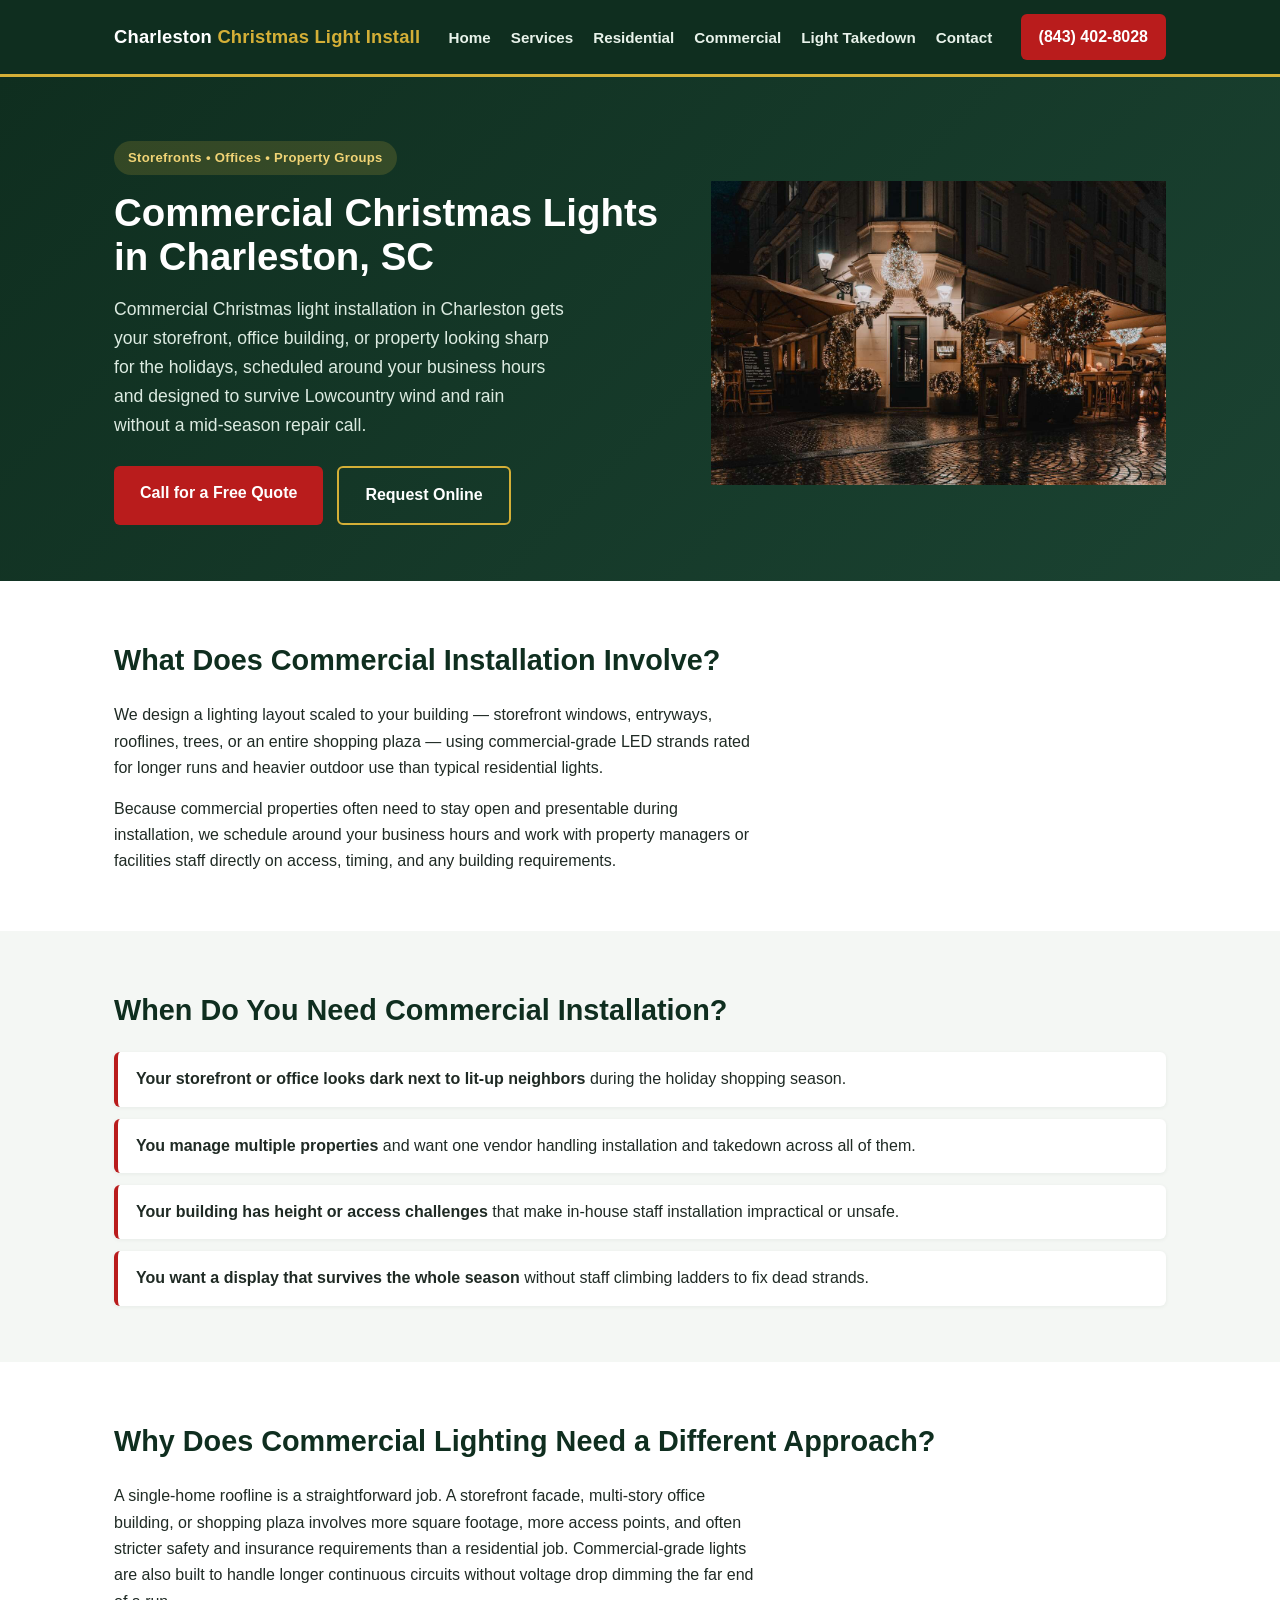
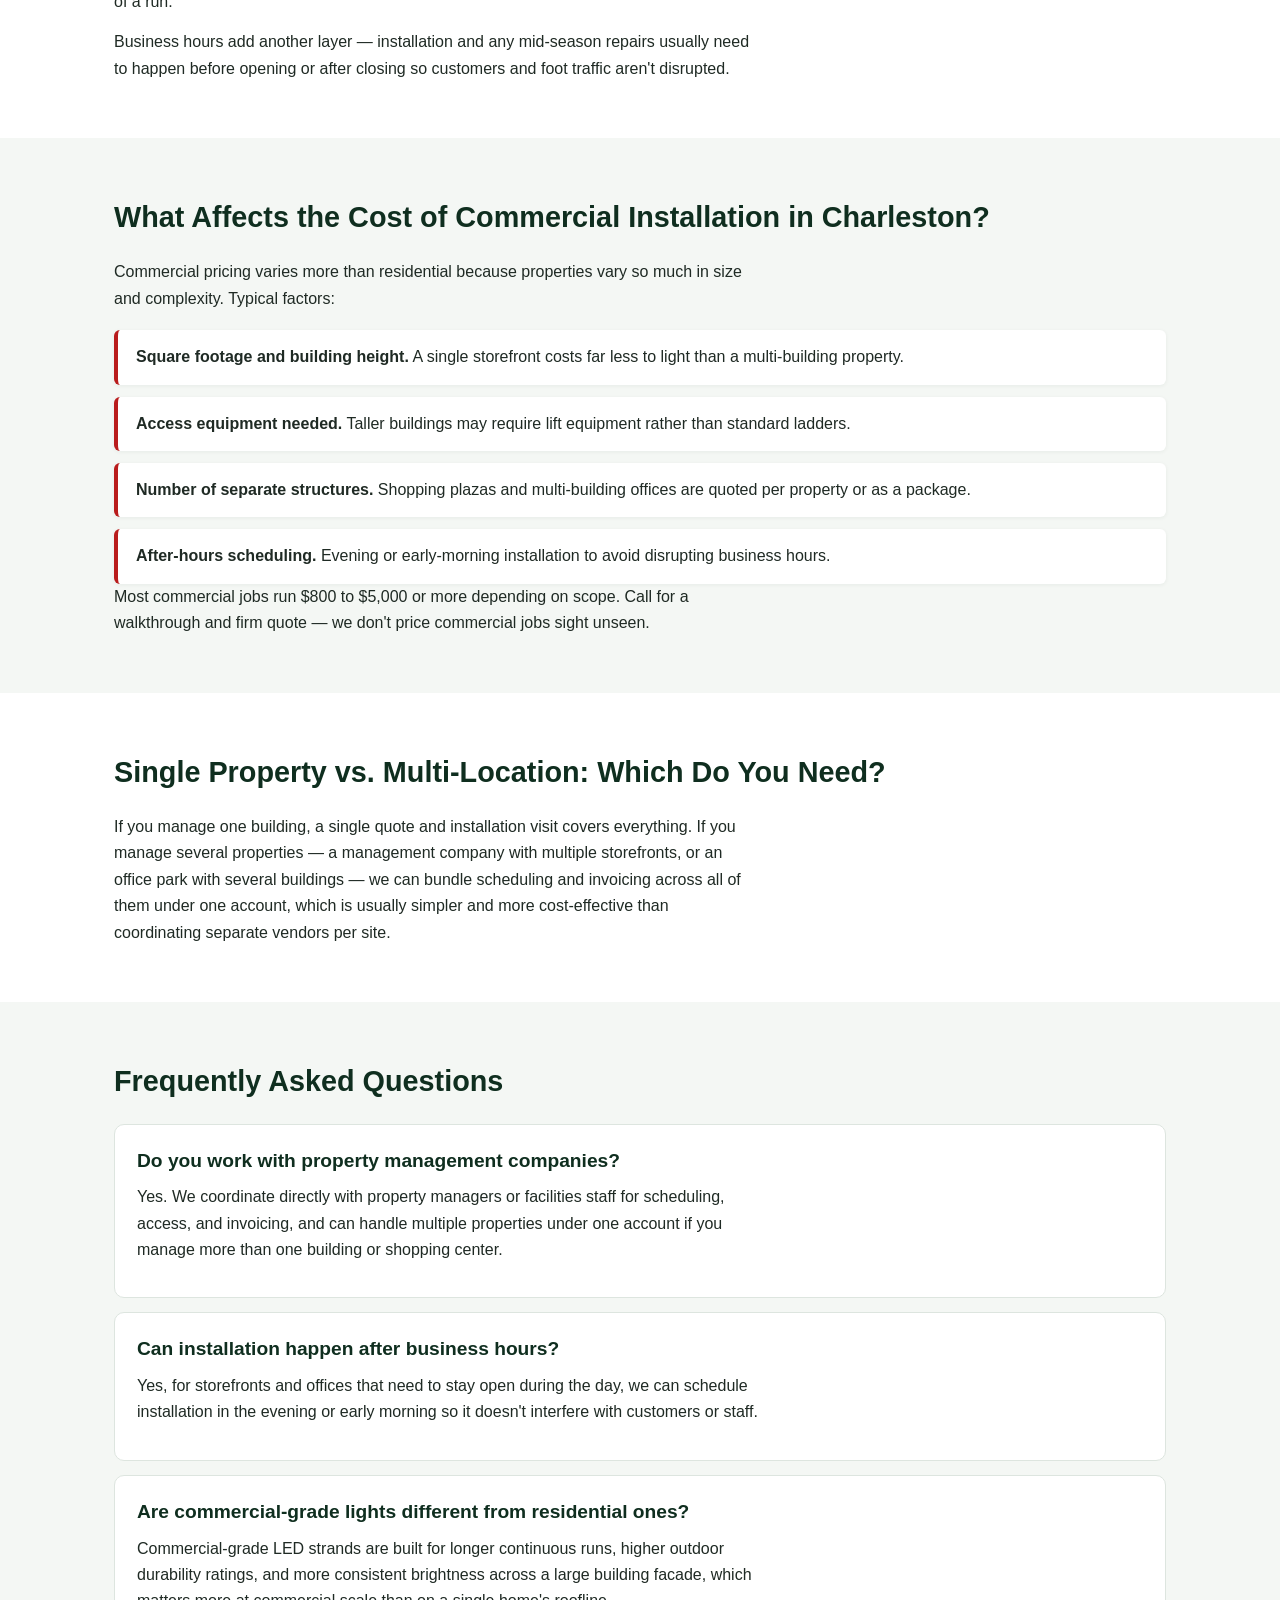
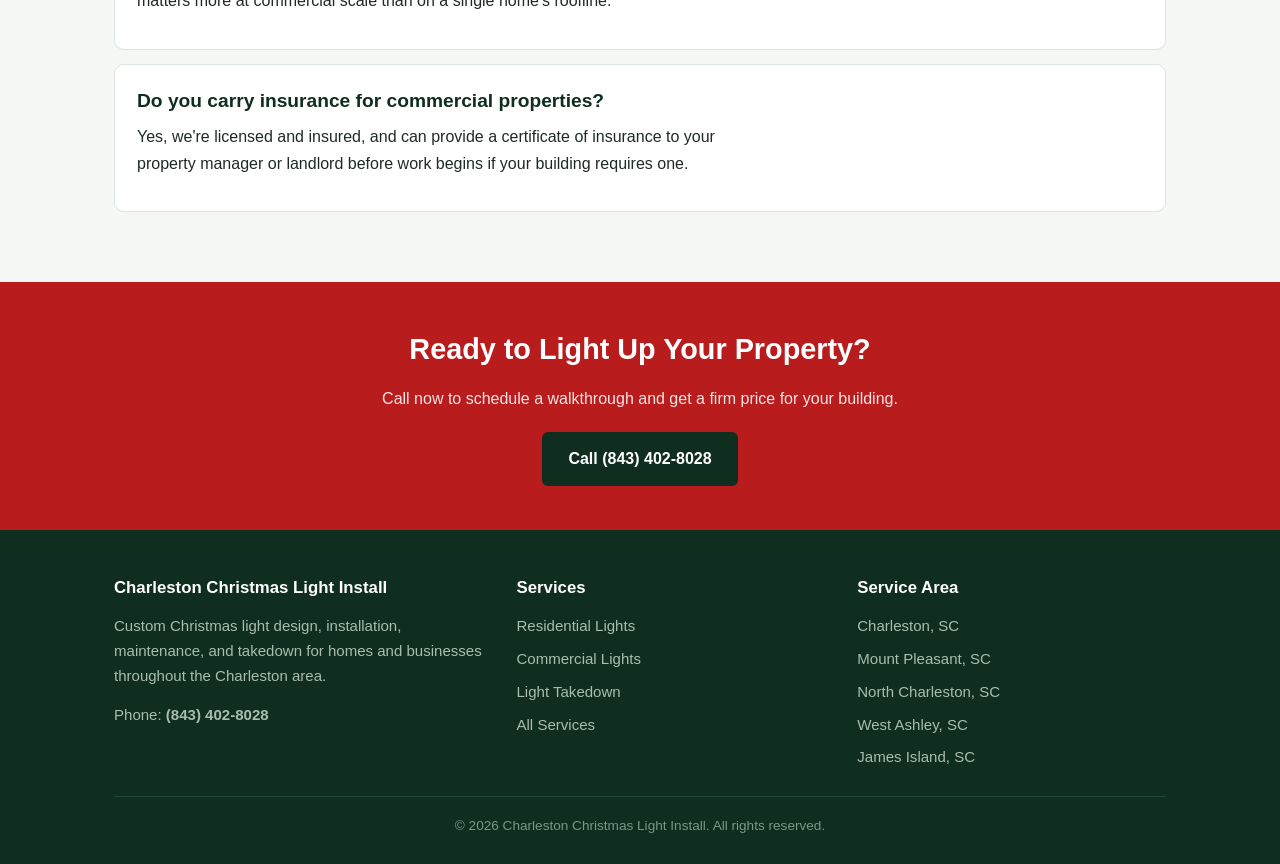
==== commercial-christmas-lights-charleston.html @ 923e6e89 "Initial site: Christmas Light Installation Charleston SC" ====
<!DOCTYPE html>
<html lang="en">
<head>
<meta charset="UTF-8">
<meta name="viewport" content="width=device-width, initial-scale=1.0">
<title>Commercial Christmas Lights in Charleston, SC | Storefronts &amp; Offices</title>
<meta name="description" content="Commercial Christmas light installation for storefronts, offices, and properties in Charleston, SC. Free quotes. Call (843) 402-8028.">
<link rel="stylesheet" href="styles.css">
<script type="application/ld+json">
{
  "@context": "https://schema.org",
  "@type": "LocalBusiness",
  "name": "Charleston Christmas Light Install",
  "telephone": "+18434028028",
  "address": {
    "@type": "PostalAddress",
    "addressLocality": "Charleston",
    "addressRegion": "SC",
    "addressCountry": "US"
  },
  "areaServed": "Charleston, SC",
  "description": "Commercial Christmas light installation in Charleston, SC",
  "openingHours": "Mo-Sa 08:00-18:00"
}
</script>
<script type="application/ld+json">
{
  "@context": "https://schema.org",
  "@type": "FAQPage",
  "mainEntity": [
    {
      "@type": "Question",
      "name": "Do you work with property management companies?",
      "acceptedAnswer": { "@type": "Answer", "text": "Yes. We coordinate directly with property managers or facilities staff for scheduling, access, and invoicing, and can handle multiple properties under one account if you manage more than one building or shopping center." }
    },
    {
      "@type": "Question",
      "name": "Can installation happen after business hours?",
      "acceptedAnswer": { "@type": "Answer", "text": "Yes, for storefronts and offices that need to stay open during the day, we can schedule installation in the evening or early morning so it doesn't interfere with customers or staff." }
    },
    {
      "@type": "Question",
      "name": "Are commercial-grade lights different from residential ones?",
      "acceptedAnswer": { "@type": "Answer", "text": "Commercial-grade LED strands are built for longer continuous runs, higher outdoor durability ratings, and more consistent brightness across a large building facade, which matters more at commercial scale than on a single home's roofline." }
    },
    {
      "@type": "Question",
      "name": "Do you carry insurance for commercial properties?",
      "acceptedAnswer": { "@type": "Answer", "text": "Yes, we're licensed and insured, and can provide a certificate of insurance to your property manager or landlord before work begins if your building requires one." }
    }
  ]
}
</script>
</head>
<body>

<header class="site-header">
  <div class="nav-wrap">
    <a href="/" class="logo">Charleston <span>Christmas Light Install</span></a>
    <nav class="main-nav">
      <a href="/">Home</a>
      <a href="/services.html">Services</a>
      <a href="/residential-christmas-lights-charleston.html">Residential</a>
      <a href="/commercial-christmas-lights-charleston.html">Commercial</a>
      <a href="/holiday-light-takedown-charleston.html">Light Takedown</a>
      <a href="/contact.html">Contact</a>
    </nav>
    <a href="tel:+18434028028" class="nav-cta">(843) 402-8028</a>
  </div>
</header>

<section class="hero">
  <div class="container hero-grid">
    <div>
      <span class="hero-badge">Storefronts &bull; Offices &bull; Property Groups</span>
      <h1>Commercial Christmas Lights in Charleston, SC</h1>
      <p class="lead">Commercial Christmas light installation in Charleston gets your storefront, office building, or property looking sharp for the holidays, scheduled around your business hours and designed to survive Lowcountry wind and rain without a mid-season repair call.</p>
      <div class="cta-row">
        <a href="tel:+18434028028" class="btn btn-primary">Call for a Free Quote</a>
        <a href="/contact.html" class="btn btn-secondary">Request Online</a>
      </div>
    </div>
    <img src="images/commercial-christmas-lights-charleston.jpg" alt="Commercial Christmas light installation in Charleston, SC">
  </div>
</section>

<section>
  <div class="container section-body">
    <h2>What Does Commercial Installation Involve?</h2>
    <p>We design a lighting layout scaled to your building &mdash; storefront windows, entryways, rooflines, trees, or an entire shopping plaza &mdash; using commercial-grade LED strands rated for longer runs and heavier outdoor use than typical residential lights.</p>
    <p>Because commercial properties often need to stay open and presentable during installation, we schedule around your business hours and work with property managers or facilities staff directly on access, timing, and any building requirements.</p>
  </div>
</section>

<section class="alt">
  <div class="container section-body">
    <h2>When Do You Need Commercial Installation?</h2>
    <ul class="trigger-list">
      <li><strong>Your storefront or office looks dark next to lit-up neighbors</strong> during the holiday shopping season.</li>
      <li><strong>You manage multiple properties</strong> and want one vendor handling installation and takedown across all of them.</li>
      <li><strong>Your building has height or access challenges</strong> that make in-house staff installation impractical or unsafe.</li>
      <li><strong>You want a display that survives the whole season</strong> without staff climbing ladders to fix dead strands.</li>
    </ul>
  </div>
</section>

<section>
  <div class="container section-body">
    <h2>Why Does Commercial Lighting Need a Different Approach?</h2>
    <p>A single-home roofline is a straightforward job. A storefront facade, multi-story office building, or shopping plaza involves more square footage, more access points, and often stricter safety and insurance requirements than a residential job. Commercial-grade lights are also built to handle longer continuous circuits without voltage drop dimming the far end of a run.</p>
    <p>Business hours add another layer &mdash; installation and any mid-season repairs usually need to happen before opening or after closing so customers and foot traffic aren't disrupted.</p>
  </div>
</section>

<section class="alt">
  <div class="container section-body">
    <h2>What Affects the Cost of Commercial Installation in Charleston?</h2>
    <p>Commercial pricing varies more than residential because properties vary so much in size and complexity. Typical factors:</p>
    <ul class="trigger-list">
      <li><strong>Square footage and building height.</strong> A single storefront costs far less to light than a multi-building property.</li>
      <li><strong>Access equipment needed.</strong> Taller buildings may require lift equipment rather than standard ladders.</li>
      <li><strong>Number of separate structures.</strong> Shopping plazas and multi-building offices are quoted per property or as a package.</li>
      <li><strong>After-hours scheduling.</strong> Evening or early-morning installation to avoid disrupting business hours.</li>
    </ul>
    <p>Most commercial jobs run $800 to $5,000 or more depending on scope. Call for a walkthrough and firm quote &mdash; we don't price commercial jobs sight unseen.</p>
  </div>
</section>

<section>
  <div class="container section-body">
    <h2>Single Property vs. Multi-Location: Which Do You Need?</h2>
    <p>If you manage one building, a single quote and installation visit covers everything. If you manage several properties &mdash; a management company with multiple storefronts, or an office park with several buildings &mdash; we can bundle scheduling and invoicing across all of them under one account, which is usually simpler and more cost-effective than coordinating separate vendors per site.</p>
  </div>
</section>

<section class="alt">
  <div class="container">
    <h2>Frequently Asked Questions</h2>

    <div class="faq-item">
      <h3>Do you work with property management companies?</h3>
      <p>Yes. We coordinate directly with property managers or facilities staff for scheduling, access, and invoicing, and can handle multiple properties under one account if you manage more than one building or shopping center.</p>
    </div>

    <div class="faq-item">
      <h3>Can installation happen after business hours?</h3>
      <p>Yes, for storefronts and offices that need to stay open during the day, we can schedule installation in the evening or early morning so it doesn't interfere with customers or staff.</p>
    </div>

    <div class="faq-item">
      <h3>Are commercial-grade lights different from residential ones?</h3>
      <p>Commercial-grade LED strands are built for longer continuous runs, higher outdoor durability ratings, and more consistent brightness across a large building facade, which matters more at commercial scale than on a single home's roofline.</p>
    </div>

    <div class="faq-item">
      <h3>Do you carry insurance for commercial properties?</h3>
      <p>Yes, we're licensed and insured, and can provide a certificate of insurance to your property manager or landlord before work begins if your building requires one.</p>
    </div>
  </div>
</section>

<section class="cta-banner">
  <div class="container">
    <h2>Ready to Light Up Your Property?</h2>
    <p>Call now to schedule a walkthrough and get a firm price for your building.</p>
    <a href="tel:+18434028028" class="btn btn-primary">Call (843) 402-8028</a>
  </div>
</section>

<footer class="site-footer">
  <div class="container">
    <div class="footer-grid">
      <div>
        <h3>Charleston Christmas Light Install</h3>
        <p>Custom Christmas light design, installation, maintenance, and takedown for homes and businesses throughout the Charleston area.</p>
        <p>Phone: <a href="tel:+18434028028" class="tel-link">(843) 402-8028</a></p>
      </div>
      <div>
        <h3>Services</h3>
        <ul>
          <li><a href="/residential-christmas-lights-charleston.html">Residential Lights</a></li>
          <li><a href="/commercial-christmas-lights-charleston.html">Commercial Lights</a></li>
          <li><a href="/holiday-light-takedown-charleston.html">Light Takedown</a></li>
          <li><a href="/services.html">All Services</a></li>
        </ul>
      </div>
      <div>
        <h3>Service Area</h3>
        <ul>
          <li>Charleston, SC</li>
          <li>Mount Pleasant, SC</li>
          <li>North Charleston, SC</li>
          <li>West Ashley, SC</li>
          <li>James Island, SC</li>
        </ul>
      </div>
    </div>
    <div class="footer-bottom">
      &copy; 2026 Charleston Christmas Light Install. All rights reserved.
    </div>
  </div>
</footer>

</body>
</html>
---- styles.css ----
/* Charleston Christmas Light Install — deep pine green / holiday red / gold theme */

* {
  box-sizing: border-box;
  margin: 0;
  padding: 0;
}

html {
  scroll-behavior: smooth;
}

body {
  font-family: -apple-system, BlinkMacSystemFont, "Segoe UI", Roboto, Helvetica, Arial, sans-serif;
  color: #1f2a24;
  line-height: 1.65;
  background: #ffffff;
}

a {
  color: #b91c1c;
  text-decoration: underline;
}

img {
  max-width: 100%;
  height: auto;
  display: block;
}

.container {
  max-width: 1100px;
  margin: 0 auto;
  padding: 0 24px;
}

/* ---------- Header / Nav ---------- */
header.site-header {
  position: sticky;
  top: 0;
  z-index: 100;
  background: #0f2e1f;
  border-bottom: 3px solid #d4af37;
}

.nav-wrap {
  max-width: 1100px;
  margin: 0 auto;
  padding: 14px 24px;
  display: flex;
  align-items: center;
  justify-content: space-between;
  gap: 16px;
  flex-wrap: wrap;
}

.logo {
  color: #ffffff;
  font-size: 1.15rem;
  font-weight: 800;
  text-decoration: none;
  letter-spacing: 0.2px;
}

.logo span {
  color: #d4af37;
}

nav.main-nav {
  display: flex;
  gap: 20px;
  flex-wrap: wrap;
}

nav.main-nav a {
  color: #e8f2ea;
  text-decoration: none;
  font-weight: 600;
  font-size: 0.95rem;
}

nav.main-nav a:hover {
  color: #d4af37;
}

.nav-cta {
  background: #b91c1c;
  color: #ffffff !important;
  padding: 10px 18px;
  border-radius: 6px;
  font-weight: 700;
  text-decoration: none !important;
  white-space: nowrap;
}

.nav-cta:hover {
  background: #991313;
}

/* ---------- Hero ---------- */
.hero {
  background: linear-gradient(135deg, #0f2e1f 0%, #1b4332 100%);
  color: #ffffff;
  padding: 64px 0 56px;
}

.hero-grid {
  display: grid;
  grid-template-columns: 1.1fr 0.9fr;
  gap: 40px;
  align-items: center;
}

.hero-badge {
  display: inline-block;
  background: rgba(212, 175, 55, 0.18);
  color: #f0d375;
  padding: 6px 14px;
  border-radius: 999px;
  font-size: 0.82rem;
  font-weight: 700;
  letter-spacing: 0.3px;
  margin-bottom: 16px;
}

.hero h1 {
  font-size: 2.4rem;
  line-height: 1.15;
  margin-bottom: 16px;
}

.hero p.lead {
  font-size: 1.1rem;
  color: #dcebe1;
  margin-bottom: 26px;
  max-width: 46ch;
}

.cta-row {
  display: flex;
  gap: 14px;
  flex-wrap: wrap;
}

.btn {
  display: inline-block;
  padding: 14px 26px;
  border-radius: 6px;
  font-weight: 700;
  text-decoration: none !important;
  font-size: 1rem;
}

.btn-primary {
  background: #b91c1c;
  color: #ffffff !important;
}

.btn-primary:hover {
  background: #991313;
}

.btn-secondary {
  background: transparent;
  color: #ffffff !important;
  border: 2px solid #d4af37;
}

.btn-secondary:hover {
  background: rgba(212, 175, 55, 0.12);
}

.hero-img {
  border-radius: 12px;
  overflow: hidden;
  box-shadow: 0 20px 40px rgba(0, 0, 0, 0.45);
}

/* ---------- Sections ---------- */
section {
  padding: 56px 0;
}

section.alt {
  background: #f4f7f4;
}

h2 {
  font-size: 1.8rem;
  color: #0f2e1f;
  margin-bottom: 18px;
}

h3 {
  font-size: 1.2rem;
  color: #0f2e1f;
  margin-bottom: 8px;
}

p {
  margin-bottom: 14px;
  max-width: 72ch;
}

.section-body p:last-child {
  margin-bottom: 0;
}

/* ---------- Cards / grids ---------- */
.card-grid {
  display: grid;
  grid-template-columns: repeat(3, 1fr);
  gap: 22px;
  margin-top: 24px;
}

.card {
  background: #ffffff;
  border: 1px solid #dde5df;
  border-radius: 10px;
  padding: 24px;
  box-shadow: 0 2px 8px rgba(15, 46, 31, 0.06);
}

.card h3 {
  margin-bottom: 10px;
}

.card img {
  border-radius: 8px;
  margin-bottom: 14px;
  aspect-ratio: 4/3;
  object-fit: cover;
}

.trigger-list {
  list-style: none;
  margin-top: 18px;
  display: grid;
  gap: 12px;
}

.trigger-list li {
  background: #ffffff;
  border-left: 4px solid #b91c1c;
  padding: 14px 18px;
  border-radius: 6px;
  box-shadow: 0 1px 4px rgba(15, 46, 31, 0.06);
}

.step-list {
  counter-reset: step;
  list-style: none;
  margin-top: 20px;
  display: grid;
  gap: 16px;
}

.step-list li {
  position: relative;
  padding-left: 52px;
}

.step-list li::before {
  counter-increment: step;
  content: counter(step);
  position: absolute;
  left: 0;
  top: 0;
  width: 36px;
  height: 36px;
  background: #b91c1c;
  color: #fff;
  border-radius: 50%;
  display: flex;
  align-items: center;
  justify-content: center;
  font-weight: 800;
}

/* ---------- Photo gallery ---------- */
.photo-gallery {
  display: grid;
  grid-template-columns: repeat(3, 1fr);
  gap: 16px;
  margin-top: 24px;
}

.photo-gallery img {
  border-radius: 10px;
  aspect-ratio: 4/3;
  object-fit: cover;
  box-shadow: 0 4px 14px rgba(15, 46, 31, 0.18);
}

.photo-gallery figure {
  margin: 0;
}

/* ---------- Pricing table ---------- */
.price-table {
  width: 100%;
  border-collapse: collapse;
  margin-top: 20px;
  background: #ffffff;
  border-radius: 10px;
  overflow: hidden;
  box-shadow: 0 2px 8px rgba(15, 46, 31, 0.08);
}

.price-table th,
.price-table td {
  text-align: left;
  padding: 14px 18px;
  border-bottom: 1px solid #e7ede8;
}

.price-table th {
  background: #0f2e1f;
  color: #fff;
  font-weight: 700;
}

.price-table tr:last-child td {
  border-bottom: none;
}

/* ---------- FAQ ---------- */
.faq-item {
  background: #ffffff;
  border: 1px solid #dde5df;
  border-radius: 10px;
  padding: 20px 22px;
  margin-bottom: 14px;
}

.faq-item h3 {
  color: #0f2e1f;
}

/* ---------- CTA banner ---------- */
.cta-banner {
  background: #b91c1c;
  color: #fff;
  padding: 44px 0;
  text-align: center;
}

.cta-banner h2 {
  color: #fff;
  margin-bottom: 12px;
}

.cta-banner p {
  color: #fbe4e4;
  margin: 0 auto 20px;
}

.cta-banner .btn-primary {
  background: #0f2e1f;
}

.cta-banner .btn-primary:hover {
  background: #0a2016;
}

/* ---------- Services page blocks ---------- */
.service-block {
  display: grid;
  grid-template-columns: 1fr 1fr;
  gap: 32px;
  align-items: center;
  padding: 40px 0;
  border-bottom: 1px solid #e7ede8;
}

.service-block:last-child {
  border-bottom: none;
}

.service-block img {
  border-radius: 10px;
}

.service-block.reverse {
  direction: rtl;
}

.service-block.reverse > * {
  direction: ltr;
}

/* ---------- Contact page ---------- */
.contact-grid {
  display: grid;
  grid-template-columns: 1fr 1fr;
  gap: 40px;
}

.contact-info-box {
  background: #ffffff;
  border: 1px solid #dde5df;
  border-radius: 10px;
  padding: 26px;
  margin-bottom: 18px;
}

form.lead-form {
  background: #ffffff;
  border: 1px solid #dde5df;
  border-radius: 10px;
  padding: 26px;
  display: grid;
  gap: 14px;
}

form.lead-form label {
  font-weight: 700;
  font-size: 0.92rem;
  color: #0f2e1f;
  display: block;
  margin-bottom: 6px;
}

form.lead-form input,
form.lead-form textarea,
form.lead-form select {
  width: 100%;
  padding: 12px 14px;
  border: 1px solid #c9d3cc;
  border-radius: 6px;
  font-size: 1rem;
  font-family: inherit;
}

form.lead-form button {
  background: #b91c1c;
  color: #fff;
  border: none;
  padding: 14px 22px;
  border-radius: 6px;
  font-weight: 700;
  font-size: 1rem;
  cursor: pointer;
}

form.lead-form button:hover {
  background: #991313;
}

/* ---------- Footer ---------- */
footer.site-footer {
  background: #0f2e1f;
  color: #cbd8d0;
  padding: 44px 0 26px;
}

.footer-grid {
  display: grid;
  grid-template-columns: 1.2fr 1fr 1fr;
  gap: 32px;
  margin-bottom: 26px;
}

.footer-grid h3 {
  color: #ffffff;
  font-size: 1.05rem;
  margin-bottom: 12px;
}

.footer-grid p,
.footer-grid li {
  color: #a8bdae;
  font-size: 0.94rem;
}

.footer-grid ul {
  list-style: none;
  display: grid;
  gap: 8px;
}

.footer-grid a {
  color: #a8bdae;
  text-decoration: none;
}

.footer-grid a:hover {
  color: #d4af37;
}

.footer-bottom {
  border-top: 1px solid #1c4a34;
  padding-top: 18px;
  font-size: 0.85rem;
  color: #7d9686;
  text-align: center;
}

/* ---------- Utility ---------- */
.tel-link {
  color: #d4af37;
  font-weight: 700;
  text-decoration: none;
}

.center {
  text-align: center;
}

.mx-auto {
  margin-left: auto;
  margin-right: auto;
}

/* ---------- Responsive ---------- */
@media (max-width: 860px) {
  .hero-grid,
  .card-grid,
  .service-block,
  .service-block.reverse,
  .contact-grid,
  .footer-grid,
  .photo-gallery {
    grid-template-columns: 1fr;
    direction: ltr;
  }

  .hero h1 {
    font-size: 1.9rem;
  }

  nav.main-nav {
    order: 3;
    width: 100%;
    justify-content: center;
  }
}

@media (min-width: 861px) and (max-width: 1050px) {
  .photo-gallery {
    grid-template-columns: repeat(2, 1fr);
  }
}
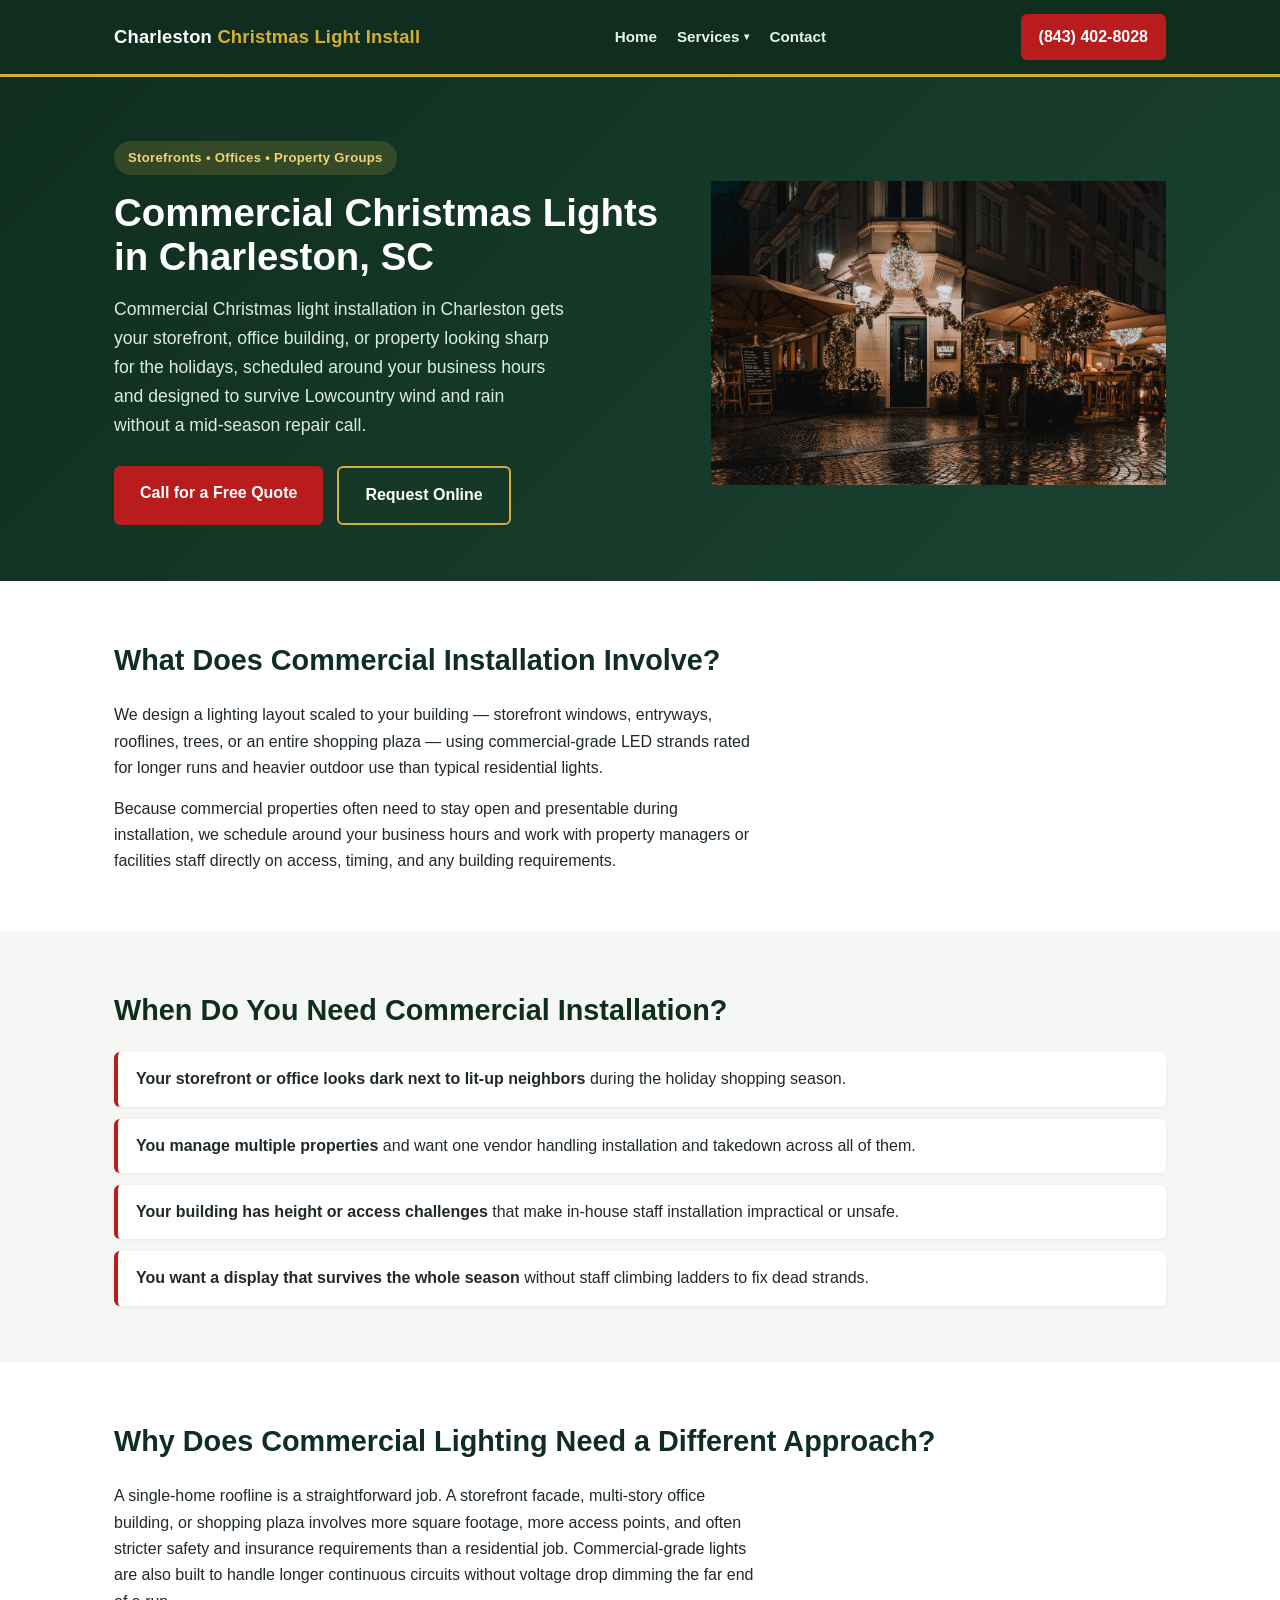
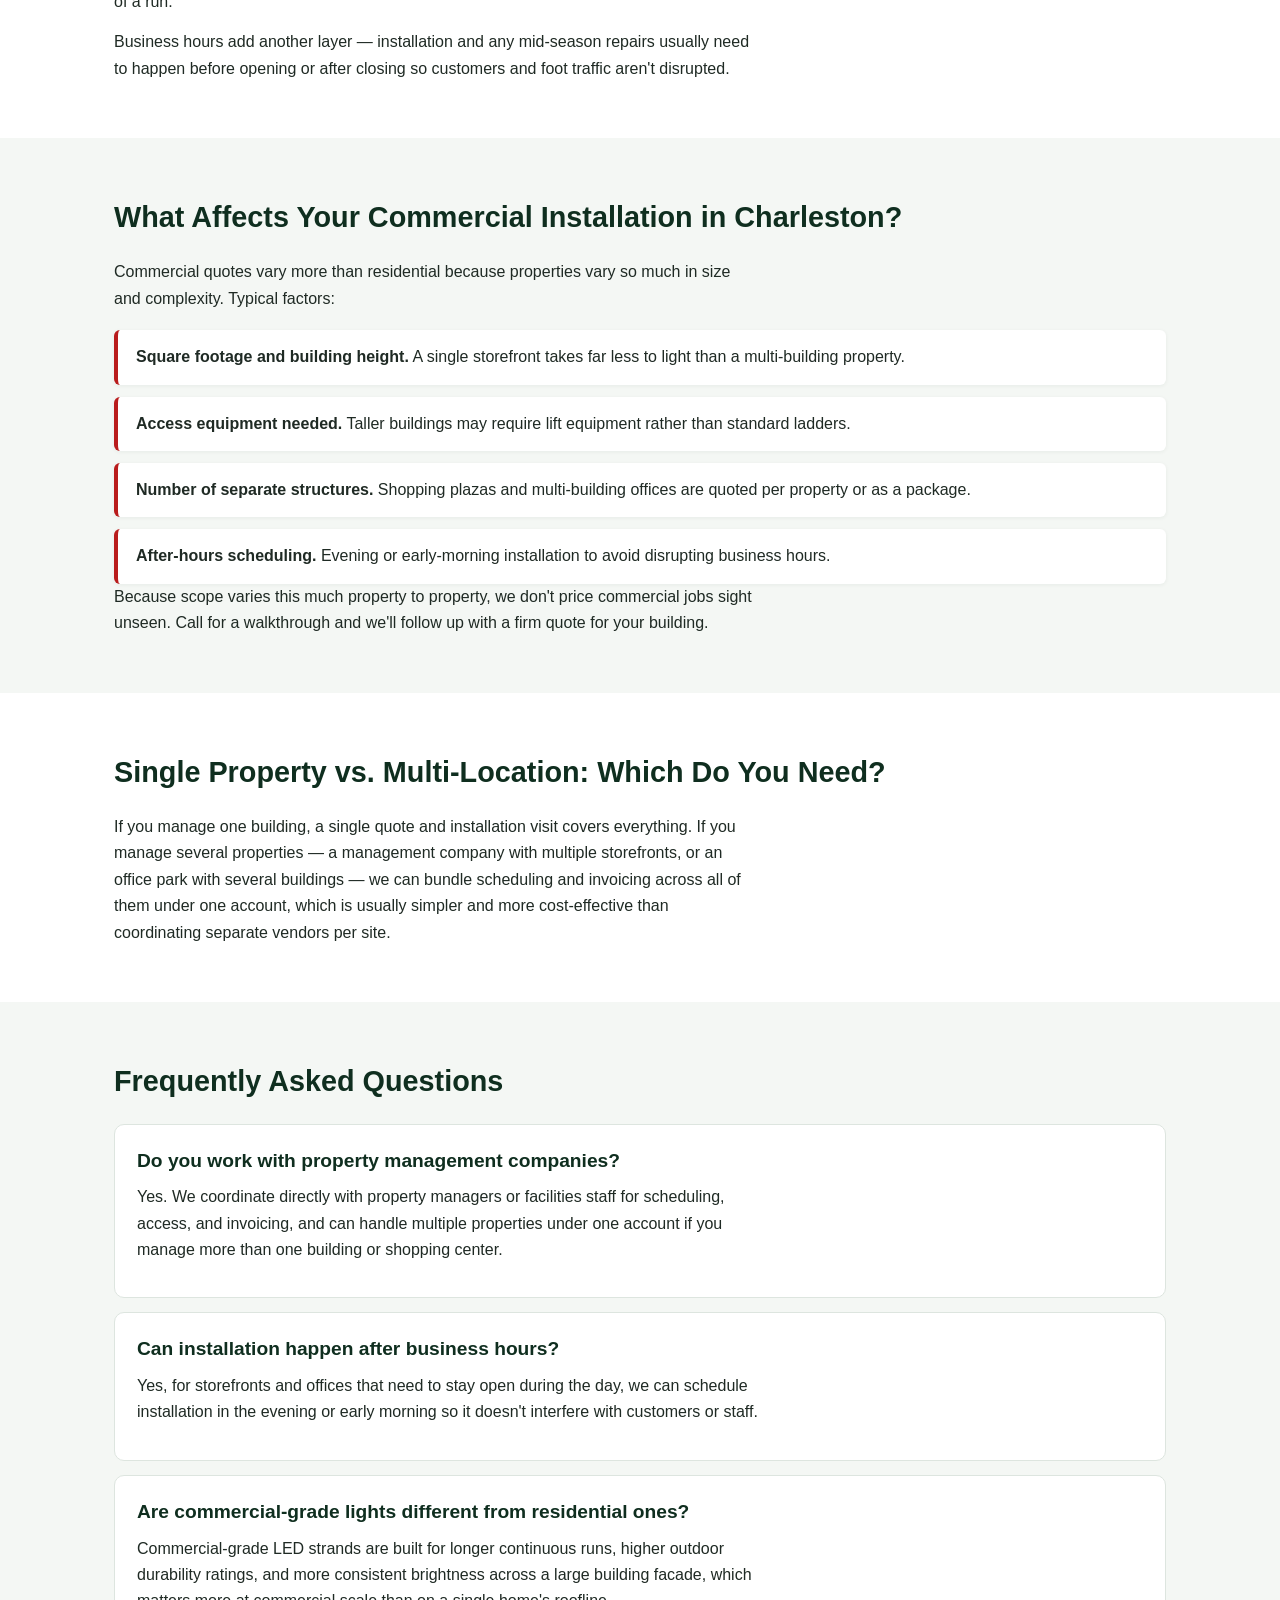
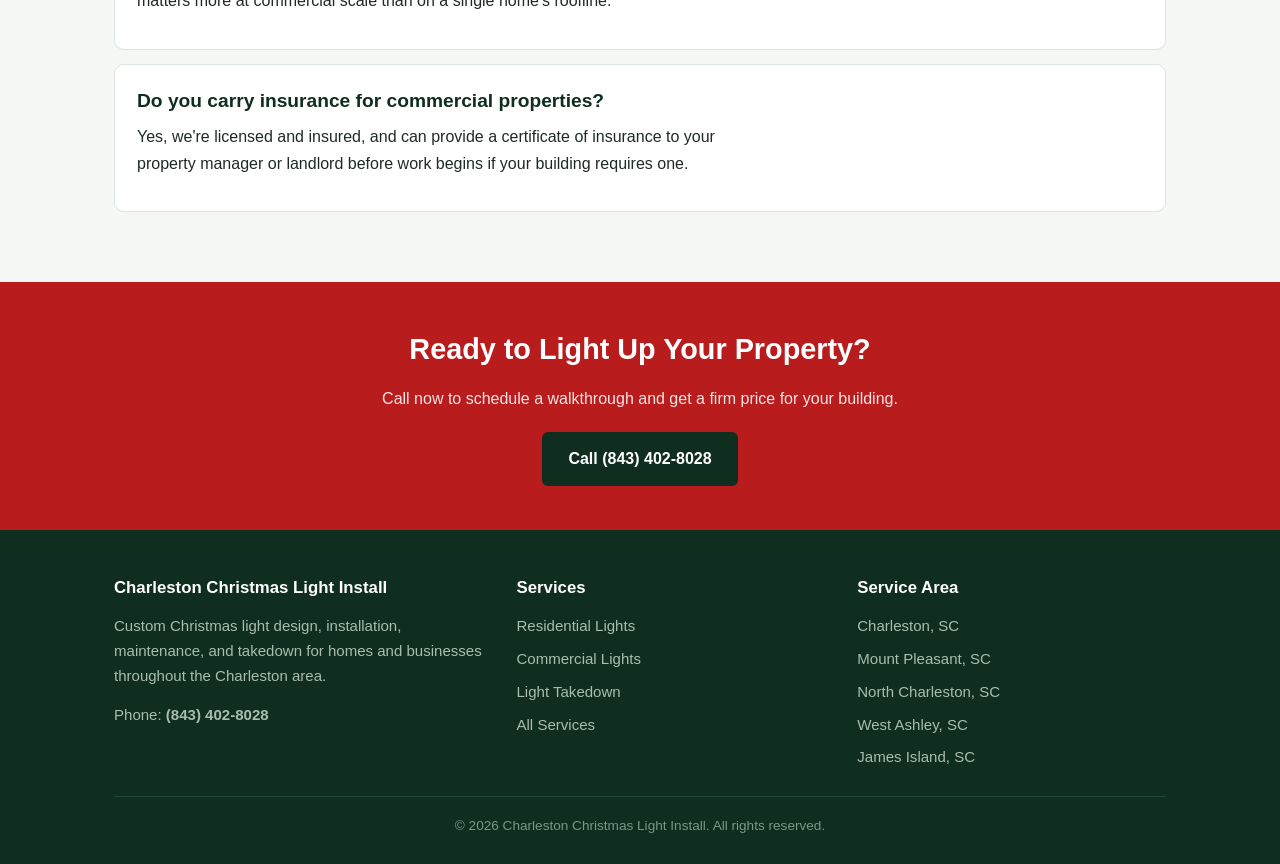
==== commit b154a8ba: "Remove pricing site-wide; add Services dropdown nav and Things to Consider section" ====
--- a/commercial-christmas-lights-charleston.html
+++ b/commercial-christmas-lights-charleston.html
@@ -59,10 +59,14 @@
     <a href="/" class="logo">Charleston <span>Christmas Light Install</span></a>
     <nav class="main-nav">
       <a href="/">Home</a>
-      <a href="/services.html">Services</a>
-      <a href="/residential-christmas-lights-charleston.html">Residential</a>
-      <a href="/commercial-christmas-lights-charleston.html">Commercial</a>
-      <a href="/holiday-light-takedown-charleston.html">Light Takedown</a>
+      <div class="nav-dropdown">
+        <a href="/services.html" class="dropdown-toggle">Services <span class="caret">&#9662;</span></a>
+        <div class="dropdown-menu">
+          <a href="/residential-christmas-lights-charleston.html">Residential</a>
+          <a href="/commercial-christmas-lights-charleston.html">Commercial</a>
+          <a href="/holiday-light-takedown-charleston.html">Light Takedown</a>
+        </div>
+      </div>
       <a href="/contact.html">Contact</a>
     </nav>
     <a href="tel:+18434028028" class="nav-cta">(843) 402-8028</a>
@@ -114,15 +118,15 @@
 
 <section class="alt">
   <div class="container section-body">
-    <h2>What Affects the Cost of Commercial Installation in Charleston?</h2>
-    <p>Commercial pricing varies more than residential because properties vary so much in size and complexity. Typical factors:</p>
+    <h2>What Affects Your Commercial Installation in Charleston?</h2>
+    <p>Commercial quotes vary more than residential because properties vary so much in size and complexity. Typical factors:</p>
     <ul class="trigger-list">
-      <li><strong>Square footage and building height.</strong> A single storefront costs far less to light than a multi-building property.</li>
+      <li><strong>Square footage and building height.</strong> A single storefront takes far less to light than a multi-building property.</li>
       <li><strong>Access equipment needed.</strong> Taller buildings may require lift equipment rather than standard ladders.</li>
       <li><strong>Number of separate structures.</strong> Shopping plazas and multi-building offices are quoted per property or as a package.</li>
       <li><strong>After-hours scheduling.</strong> Evening or early-morning installation to avoid disrupting business hours.</li>
     </ul>
-    <p>Most commercial jobs run $800 to $5,000 or more depending on scope. Call for a walkthrough and firm quote &mdash; we don't price commercial jobs sight unseen.</p>
+    <p>Because scope varies this much property to property, we don't price commercial jobs sight unseen. Call for a walkthrough and we'll follow up with a firm quote for your building.</p>
   </div>
 </section>
 
--- a/styles.css
+++ b/styles.css
@@ -81,6 +81,62 @@
 
 nav.main-nav a:hover {
   color: #d4af37;
+}
+
+/* ---------- Nav dropdown (Services) ---------- */
+.nav-dropdown {
+  position: relative;
+}
+
+.dropdown-toggle {
+  display: inline-flex;
+  align-items: center;
+  gap: 5px;
+}
+
+.dropdown-toggle .caret {
+  font-size: 0.65rem;
+  transition: transform 0.15s ease;
+}
+
+.nav-dropdown:hover .caret,
+.nav-dropdown:focus-within .caret {
+  transform: rotate(180deg);
+}
+
+.dropdown-menu {
+  display: none;
+  position: absolute;
+  top: 100%;
+  left: 0;
+  margin-top: 8px;
+  background: #0f2e1f;
+  border: 1px solid #1c4a34;
+  border-radius: 8px;
+  padding: 8px 0;
+  min-width: 200px;
+  box-shadow: 0 12px 28px rgba(0, 0, 0, 0.4);
+  z-index: 200;
+}
+
+.dropdown-menu a {
+  display: block;
+  padding: 10px 18px;
+  white-space: nowrap;
+  color: #e8f2ea;
+  text-decoration: none;
+  font-weight: 600;
+  font-size: 0.95rem;
+}
+
+.dropdown-menu a:hover {
+  background: rgba(212, 175, 55, 0.15);
+  color: #d4af37;
+}
+
+.nav-dropdown:hover .dropdown-menu,
+.nav-dropdown:focus-within .dropdown-menu {
+  display: block;
 }
 
 .nav-cta {
@@ -297,34 +353,6 @@
   margin: 0;
 }
 
-/* ---------- Pricing table ---------- */
-.price-table {
-  width: 100%;
-  border-collapse: collapse;
-  margin-top: 20px;
-  background: #ffffff;
-  border-radius: 10px;
-  overflow: hidden;
-  box-shadow: 0 2px 8px rgba(15, 46, 31, 0.08);
-}
-
-.price-table th,
-.price-table td {
-  text-align: left;
-  padding: 14px 18px;
-  border-bottom: 1px solid #e7ede8;
-}
-
-.price-table th {
-  background: #0f2e1f;
-  color: #fff;
-  font-weight: 700;
-}
-
-.price-table tr:last-child td {
-  border-bottom: none;
-}
-
 /* ---------- FAQ ---------- */
 .faq-item {
   background: #ffffff;
@@ -535,6 +563,32 @@
     width: 100%;
     justify-content: center;
   }
+
+  .nav-dropdown {
+    position: static;
+    display: flex;
+    flex-direction: column;
+    align-items: center;
+  }
+
+  .dropdown-menu {
+    display: flex;
+    flex-direction: column;
+    position: static;
+    box-shadow: none;
+    border: none;
+    background: transparent;
+    margin-top: 4px;
+    padding: 0;
+    min-width: 0;
+  }
+
+  .dropdown-menu a {
+    padding: 6px 12px;
+    text-align: center;
+    font-size: 0.88rem;
+    color: #a8bdae;
+  }
 }
 
 @media (min-width: 861px) and (max-width: 1050px) {
